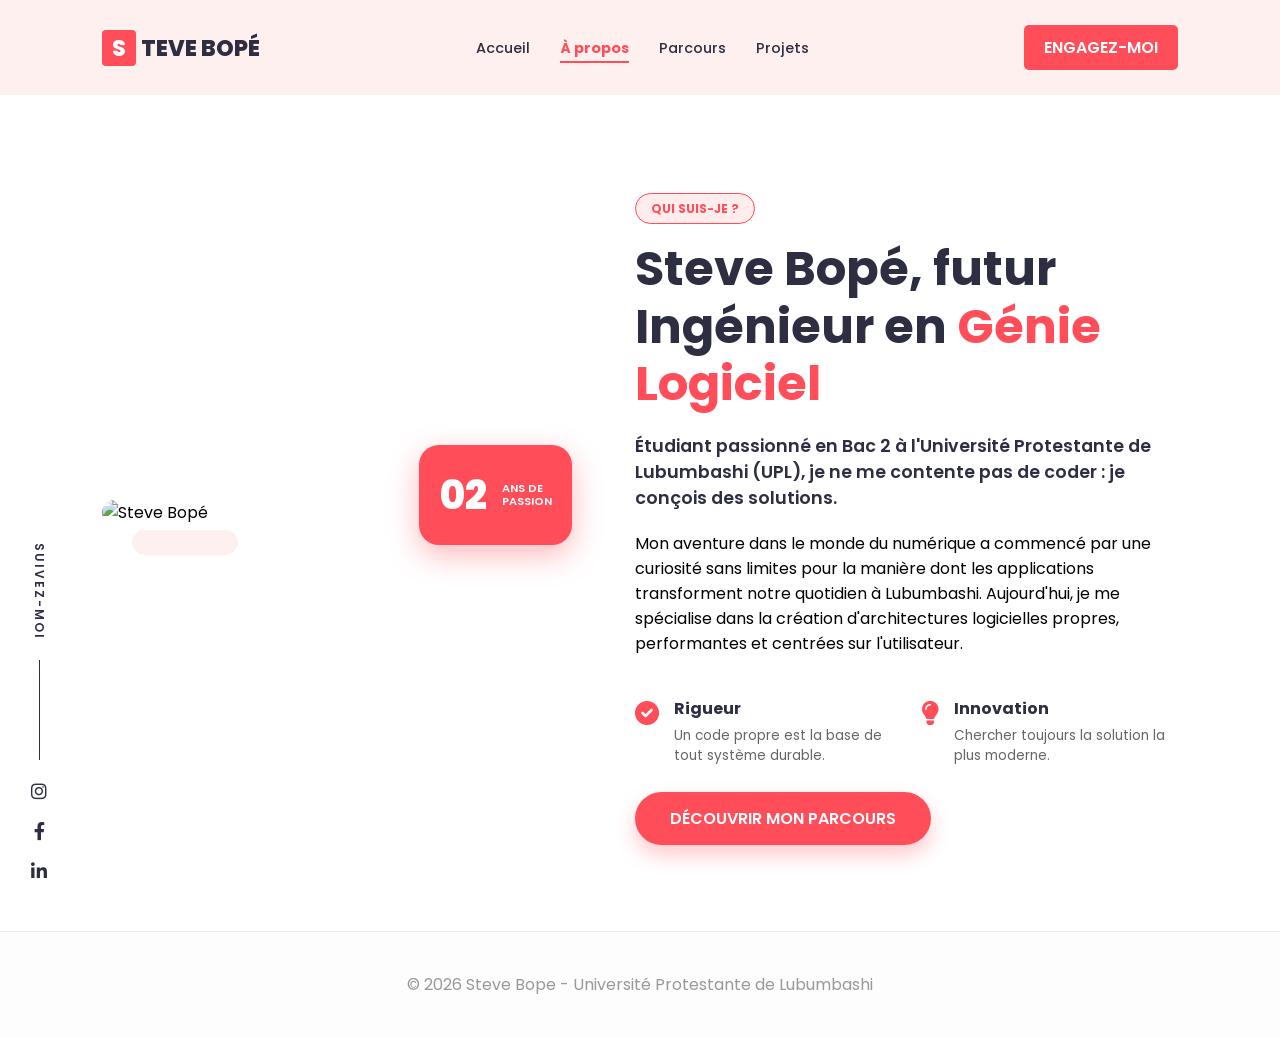
==== a-propos.html @ 54a1f0e2 "Mise en ligne du portfolio initial. Ajout des pages HTML, du CSS et des images." ====
<!DOCTYPE html>
<html lang="fr">
<head>
    <meta charset="UTF-8">
    <meta name="viewport" content="width=device-width, initial-scale=1.0">
    <title>À Propos | Steve Bopé</title>
    <link href="https://fonts.googleapis.com/css2?family=Poppins:wght@300;400;600;700&display=swap" rel="stylesheet">
    <link rel="stylesheet" href="https://cdnjs.cloudflare.com/ajax/libs/font-awesome/6.0.0/css/all.min.css">
    <link rel="stylesheet" href="style.css">
</head>
<body>

    <div class="social-sidebar">
        <p class="follow-us">SUIVEZ-MOI</p>
        <div class="line"></div>
        <a href="https://instagram.com/stevebope" target="_blank"><i class="fab fa-instagram"></i></a>
        <a href="https://facebook.com/stevebope" target="_blank"><i class="fab fa-facebook-f"></i></a>
        <a href="https://linkedin.com/in/steve-bope" target="_blank"><i class="fab fa-linkedin-in"></i></a>
    </div>

    <header>
        <div class="logo"><span>S</span>TEVE BOPÉ</div>
        <nav>
            <ul>
                <li><a href="index.html">Accueil</a></li>
                <li><a href="a-propos.html" class="active-link">À propos</a></li>
                <li><a href="parcours.html">Parcours</a></li>
                <li><a href="projets.html">Projets</a></li>
            </ul>
        </nav>
        <a href="contact.html" class="btn-hire-top">ENGAGEZ-MOI</a>
    </header>

    <section class="about-section">
        <div class="about-container">
            <div class="about-image">
                <div class="image-wrapper">
                    <img src="images/manasse.jpeg" alt="Steve Bopé">
                    <div class="experience-badge">
                        <span class="number">02</span>
                        <span class="text">ANS DE<br>PASSION</span>
                    </div>
                </div>
            </div>

            <div class="about-text">
                <span class="badge">QUI SUIS-JE ?</span>
                <h2>Steve Bopé, futur Ingénieur en <span>Génie Logiciel</span></h2>
                <p class="main-p">
                    Étudiant passionné en Bac 2 à l'Université Protestante de Lubumbashi (UPL), 
                    je ne me contente pas de coder : je conçois des solutions.
                </p>
                <p>
                    Mon aventure dans le monde du numérique a commencé par une curiosité sans limites 
                    pour la manière dont les applications transforment notre quotidien à Lubumbashi. 
                    Aujourd'hui, je me spécialise dans la création d'architectures logicielles 
                    propres, performantes et centrées sur l'utilisateur.
                </p>

                <div class="values-grid">
                    <div class="value-item">
                        <i class="fas fa-check-circle"></i>
                        <div>
                            <h4>Rigueur</h4>
                            <p>Un code propre est la base de tout système durable.</p>
                        </div>
                    </div>
                    <div class="value-item">
                        <i class="fas fa-lightbulb"></i>
                        <div>
                            <h4>Innovation</h4>
                            <p>Chercher toujours la solution la plus moderne.</p>
                        </div>
                    </div>
                </div>

                <a href="parcours.html" class="btn-main">DÉCOUVRIR MON PARCOURS</a>
            </div>
        </div>
    </section>

    <footer>
        <p>© 2026 Steve Bope - Université Protestante de Lubumbashi</p>
    </footer>

</body>
</html>
---- style.css ----
:root {
    --primary: #ff4d5a; /* Corail dynamique */
    --secondary: #2d2e42; /* Bleu foncé pro */
    --bg-light: #fff0f0; /* Fond rosé doux */
    --white: #ffffff;
    --gray: #666;
}

* {
    margin: 0;
    padding: 0;
    box-sizing: border-box;
    font-family: 'Poppins', sans-serif;
}

body {
    background: var(--white);
    overflow-x: hidden;
}

/* Sidebars */
.social-sidebar, .contact-sidebar {
    position: fixed;
    bottom: 0;
    display: flex;
    flex-direction: column;
    align-items: center;
    z-index: 100;
}

.social-sidebar { left: 30px; }
.contact-sidebar { right: 30px; }

.follow-us, .contact-sidebar a {
    writing-mode: vertical-rl;
    text-orientation: mixed;
    text-decoration: none;
    color: var(--secondary);
    font-size: 12px;
    font-weight: 600;
    letter-spacing: 2px;
    margin-bottom: 20px;
}

.line {
    width: 1px;
    height: 100px;
    background: var(--secondary);
    margin-bottom: 20px;
}

.social-sidebar i {
    margin-bottom: 20px;
    font-size: 18px;
    color: var(--secondary);
    transition: 0.3s;
}

.social-sidebar i:hover { color: var(--primary); }

/* Header & Nav Improvements */
header {
    display: flex;
    justify-content: space-between;
    align-items: center;
    padding: 25px 8%;
    background: var(--bg-light);
    position: sticky;
    top: 0;
    z-index: 1000;
}

.logo {
    font-weight: 800;
    font-size: 1.4rem;
    color: var(--secondary);
}

.logo span {
    background: var(--primary);
    color: white;
    padding: 2px 10px;
    border-radius: 4px;
    margin-right: 5px;
}

nav ul { display: flex; list-style: none; align-items: center;}
nav ul li { margin: 0 15px; }

nav a { 
    text-decoration: none; 
    color: var(--secondary); 
    font-weight: 500; 
    font-size: 0.9rem;
    position: relative;
    padding-bottom: 5px;
    transition: 0.3s;
}

/* Effet de soulignement au survol */
nav a::after {
    content: '';
    position: absolute;
    width: 0;
    height: 2px;
    bottom: 0;
    left: 0;
    background: var(--primary);
    transition: 0.3s;
}

nav a:hover::after { width: 100%; }
nav a:hover { color: var(--primary); }

/* Style pour la page active */
.active-link {
    color: var(--primary) !important;
    font-weight: 700 !important;
}

.active-link::after { width: 100% !important; }

.btn-hire-top {
    background: var(--primary);
    color: white !important;
    padding: 10px 20px;
    border-radius: 5px;
    text-decoration: none;
    font-weight: 600;
    transition: 0.3s;
}

.btn-hire-top:hover {
    background: var(--secondary);
    transform: translateY(-2px);
}

/* Hero */
.hero {
    background: var(--bg-light);
    padding: 50px 8% 120px;
}

.hero-content {
    display: flex;
    justify-content: space-between;
    align-items: center;
}

.hero-text { max-width: 600px; }

.badge {
    background: rgba(255, 77, 90, 0.1);
    color: var(--primary);
    padding: 6px 15px;
    border-radius: 20px;
    font-size: 0.75rem;
    font-weight: 700;
    border: 1px solid var(--primary);
}

.hero-text h1 {
    font-size: 3.8rem;
    line-height: 1.1;
    color: var(--secondary);
    margin: 20px 0;
}

.hero-text h1 span { color: var(--primary); }

.hero-btns { display: flex; gap: 20px; margin-top: 35px; }

.btn-main, .btn-outline {
    padding: 15px 35px;
    border-radius: 50px;
    text-decoration: none;
    font-weight: 600;
    transition: 0.3s;
}

.btn-main {
    background: var(--primary);
    color: white;
    box-shadow: 0 10px 20px rgba(255, 77, 90, 0.3);
}

.btn-outline {
    background: var(--secondary);
    color: white;
}

.btn-main:hover, .btn-outline:hover {
    transform: translateY(-3px);
    opacity: 0.9;
}

.hero-image { position: relative; }
.hero-image img {
    width: 400px;
    position: relative;
    z-index: 5;
    border-radius: 20px;
}

/* Showcase */
.showcase { padding: 100px 10%; text-align: center; }

.section-title h2 { font-size: 2.5rem; margin: 10px 0 50px; color: var(--secondary); }

.filter-menu { margin-bottom: 50px; }
.filter-menu span {
    margin: 0 15px;
    font-weight: 600;
    color: #999;
    cursor: pointer;
    transition: 0.3s;
}

.filter-menu span.active { color: var(--primary); border-bottom: 2px solid var(--primary); }

.projects-grid {
    display: grid;
    grid-template-columns: repeat(auto-fit, minmax(320px, 1fr));
    gap: 40px;
}

.project-card { text-align: left; }

.project-img {
    height: 250px;
    border-radius: 20px;
    overflow: hidden;
    margin-bottom: 15px;
    position: relative;
    box-shadow: 0 15px 30px rgba(0,0,0,0.1);
}

.project-img img { width: 100%; height: 100%; object-fit: cover; transition: 0.5s; }

.overlay {
    position: absolute; top: 0; left: 0; width: 100%; height: 100%;
    background: rgba(45, 46, 66, 0.8);
    display: flex; justify-content: center; align-items: center;
    opacity: 0; transition: 0.3s;
}

.overlay span { color: white; border: 1px solid white; padding: 10px 20px; border-radius: 30px; }

.project-card:hover .overlay { opacity: 1; }
.project-card:hover img { transform: scale(1.1); }

footer { padding: 40px; text-align: center; background: #fdfdfd; color: #999; border-top: 1px solid #eee; }

/* Responsive */
@media (max-width: 900px) {
    .hero-content { flex-direction: column; text-align: center; }
    .hero-text h1 { font-size: 2.5rem; }
    .hero-btns { justify-content: center; }
    .social-sidebar, .contact-sidebar { display: none; }
}
/* --- Styles Page À Propos --- */

.about-section {
    padding: 100px 8%;
    background: var(--white);
}

.about-container {
    display: grid;
    grid-template-columns: 1fr 1.2fr;
    gap: 80px;
    align-items: center;
}

.about-image .image-wrapper {
    position: relative;
    max-width: 450px;
}

.about-image img {
    width: 100%;
    border-radius: 30px;
    box-shadow: 30px 30px 0px var(--bg-light);
}

.experience-badge {
    position: absolute;
    bottom: -20px;
    right: -20px;
    background: var(--primary);
    color: white;
    padding: 20px;
    border-radius: 20px;
    display: flex;
    align-items: center;
    gap: 15px;
    box-shadow: 0 10px 30px rgba(255, 77, 90, 0.4);
}

.experience-badge .number {
    font-size: 2.5rem;
    font-weight: 800;
}

.experience-badge .text {
    font-size: 0.7rem;
    font-weight: 600;
    line-height: 1.2;
}

.about-text h2 {
    font-size: 3rem;
    margin: 20px 0;
    line-height: 1.2;
    color: var(--secondary);
}

.about-text h2 span { color: var(--primary); }

.main-p {
    font-size: 1.1rem;
    font-weight: 600;
    color: var(--secondary);
    margin-bottom: 20px;
}

.values-grid {
    display: grid;
    grid-template-columns: 1fr 1fr;
    gap: 30px;
    margin: 40px 0;
}

.value-item {
    display: flex;
    gap: 15px;
}

.value-item i {
    color: var(--primary);
    font-size: 1.5rem;
    margin-top: 5px;
}

.value-item h4 {
    color: var(--secondary);
    margin-bottom: 5px;
}

.value-item p {
    font-size: 0.85rem;
    color: var(--gray);
}

/* Responsive À Propos */
@media (max-width: 992px) {
    .about-container { grid-template-columns: 1fr; gap: 50px; }
    .about-image { display: flex; justify-content: center; }
    .about-text { text-align: center; }
    .values-grid { text-align: left; }
}
/* --- Styles Page Parcours (Timeline) --- */

.parcours-section {
    padding: 80px 10%;
    background: var(--white);
}

.timeline {
    position: relative;
    max-width: 800px;
    margin: 50px auto;
    padding-left: 30px;
    border-left: 2px solid var(--bg-light);
}

.timeline-item {
    position: relative;
    margin-bottom: 50px;
}

.timeline-dot {
    position: absolute;
    left: -41px;
    top: 5px;
    width: 20px;
    height: 20px;
    background: var(--primary);
    border-radius: 50%;
    border: 4px solid var(--white);
    box-shadow: 0 0 0 4px var(--bg-light);
}

.timeline-date {
    font-weight: 700;
    color: var(--primary);
    font-size: 0.9rem;
    margin-bottom: 10px;
}

.timeline-content {
    background: var(--bg-light);
    padding: 25px;
    border-radius: 15px;
    transition: 0.3s;
}

.timeline-content:hover {
    transform: translateX(10px);
    background: #fff;
    box-shadow: 0 10px 30px rgba(0,0,0,0.05);
}

.timeline-content h3 {
    color: var(--secondary);
    margin-bottom: 5px;
}

.institution {
    font-weight: 600;
    font-size: 0.85rem;
    color: var(--gray);
    margin-bottom: 15px;
    text-transform: uppercase;
    letter-spacing: 1px;
}

.skills-highlight {
    text-align: center;
    margin-top: 80px;
}

.skills-tags {
    display: flex;
    justify-content: center;
    flex-wrap: wrap;
    gap: 15px;
    margin-top: 20px;
}

.skills-tags span {
    background: var(--secondary);
    color: white;
    padding: 8px 20px;
    border-radius: 30px;
    font-size: 0.85rem;
    font-weight: 500;
}
/* --- Styles Page Projets --- */

.projets-page {
    padding: 80px 8%;
    background: var(--bg-light);
}

.section-title-centered {
    text-align: center;
    max-width: 700px;
    margin: 0 auto 60px;
}

.section-title-centered h2 {
    font-size: 2.8rem;
    margin: 15px 0;
    color: var(--secondary);
}

.projects-grid-full {
    display: grid;
    grid-template-columns: repeat(auto-fit, minmax(350px, 1fr));
    gap: 30px;
}

.project-item {
    background: var(--white);
    padding: 40px;
    border-radius: 20px;
    display: flex;
    flex-direction: column;
    gap: 20px;
    transition: 0.4s;
    border: 1px solid rgba(0,0,0,0.05);
}

.project-item:hover {
    transform: translateY(-10px);
    box-shadow: 0 20px 40px rgba(0,0,0,0.08);
}

.project-icon {
    width: 60px;
    height: 60px;
    background: var(--bg-light);
    color: var(--primary);
    display: flex;
    align-items: center;
    justify-content: center;
    font-size: 1.8rem;
    border-radius: 15px;
}

.project-info h3 {
    color: var(--secondary);
    margin-bottom: 5px;
}

.project-info .tag {
    display: inline-block;
    color: var(--primary);
    font-size: 0.8rem;
    font-weight: 700;
    text-transform: uppercase;
    letter-spacing: 1px;
    margin-bottom: 15px;
}

.project-info p {
    color: var(--gray);
    font-size: 0.95rem;
    line-height: 1.6;
}

/* Style spécial pour le projet de défense */
.project-item.special {
    background: var(--secondary);
}

.project-item.special h3, 
.project-item.special p {
    color: white;
}

.project-item.special .project-icon {
    background: var(--primary);
    color: white;
}
/* --- Styles Page Contact --- */

.contact-page {
    padding: 100px 10%;
    background: var(--bg-light);
    min-height: 80vh;
}

.contact-container {
    display: grid;
    grid-template-columns: 1fr 1.2fr;
    gap: 100px;
    align-items: center;
}

.contact-info-side h2 {
    font-size: 3rem;
    margin: 20px 0;
    color: var(--secondary);
}

.contact-info-side h2 span {
    color: var(--primary);
}

.contact-methods {
    margin-top: 40px;
}

.method-item {
    display: flex;
    align-items: center;
    gap: 20px;
    margin-bottom: 25px;
}

.method-item i {
    width: 50px;
    height: 50px;
    background: var(--white);
    color: var(--primary);
    display: flex;
    align-items: center;
    justify-content: center;
    border-radius: 12px;
    box-shadow: 0 5px 15px rgba(0,0,0,0.05);
}

.contact-form-side {
    background: var(--white);
    padding: 50px;
    border-radius: 30px;
    box-shadow: 0 20px 60px rgba(0,0,0,0.05);
}

.form-group {
    margin-bottom: 20px;
}

.form-group input, 
.form-group select, 
.form-group textarea {
    width: 100%;
    padding: 15px 20px;
    border: 1px solid #eee;
    border-radius: 10px;
    font-family: 'Poppins', sans-serif;
    font-size: 0.9rem;
    background: #fdfdfd;
    outline: none;
    transition: 0.3s;
}

.form-group input:focus, 
.form-group select:focus, 
.form-group textarea:focus {
    border-color: var(--primary);
    background: white;
}

.hire-form .btn-main {
    width: 100%;
    border: none;
    cursor: pointer;
}

/* Responsive Contact */
@media (max-width: 992px) {
    .contact-container { grid-template-columns: 1fr; gap: 50px; }
    .contact-info-side { text-align: center; }
    .method-item { justify-content: center; text-align: left; }
}
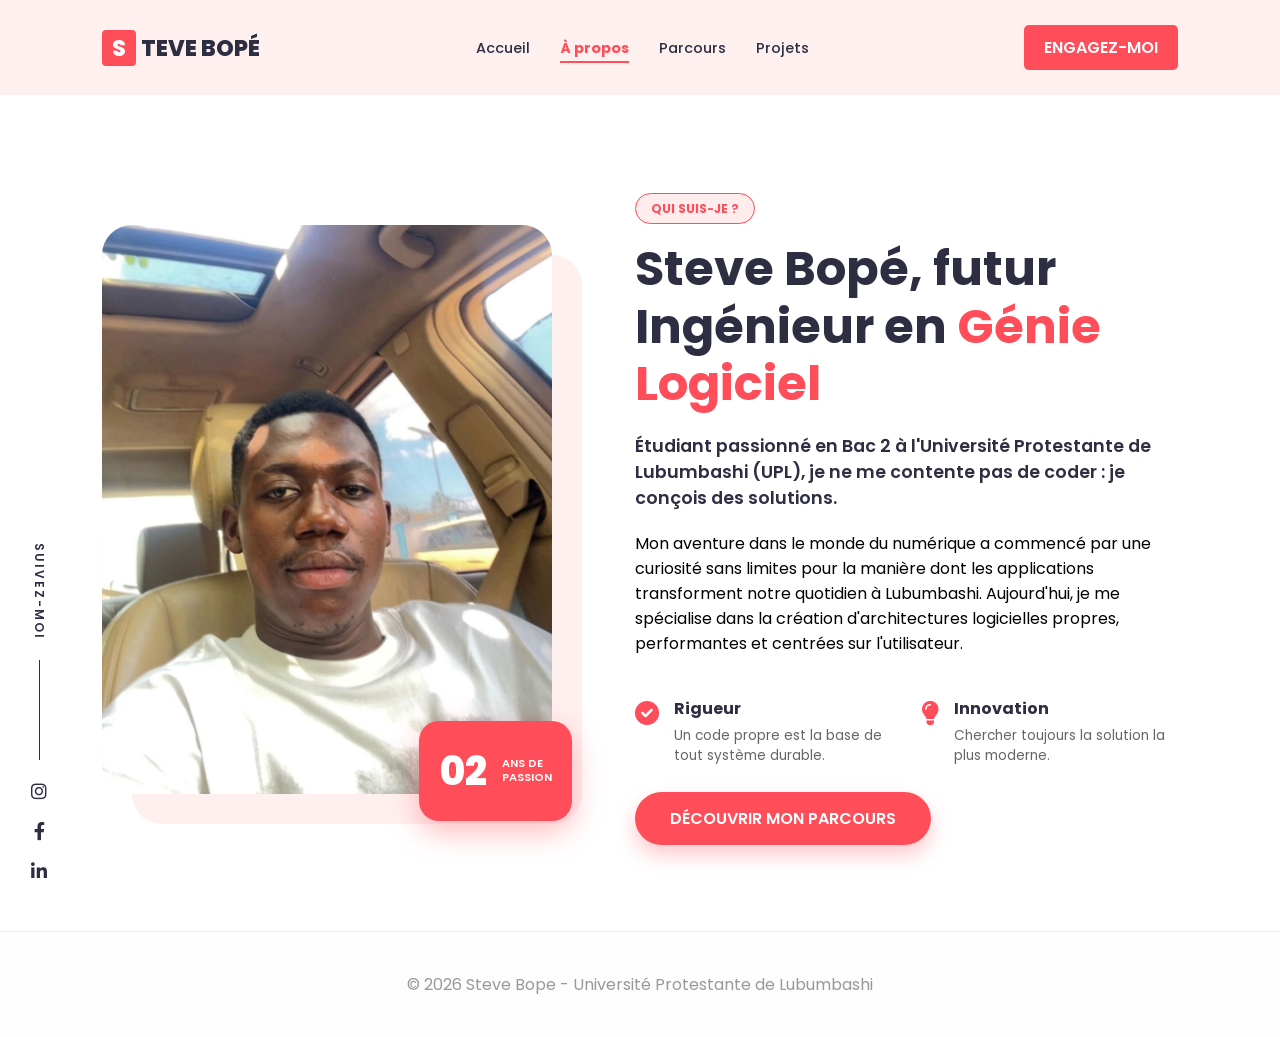
==== commit 3778f98d: "Update a-propos.html" ====
--- a/a-propos.html
+++ b/a-propos.html
@@ -35,7 +35,7 @@
         <div class="about-container">
             <div class="about-image">
                 <div class="image-wrapper">
-                    <img src="images/manasse.jpeg" alt="Steve Bopé">
+                <img src="manasse.jpeg" alt="Steve Bopé">
                     <div class="experience-badge">
                         <span class="number">02</span>
                         <span class="text">ANS DE<br>PASSION</span>
@@ -84,4 +84,5 @@
     </footer>
 
 </body>
-</html>+
+</html>
